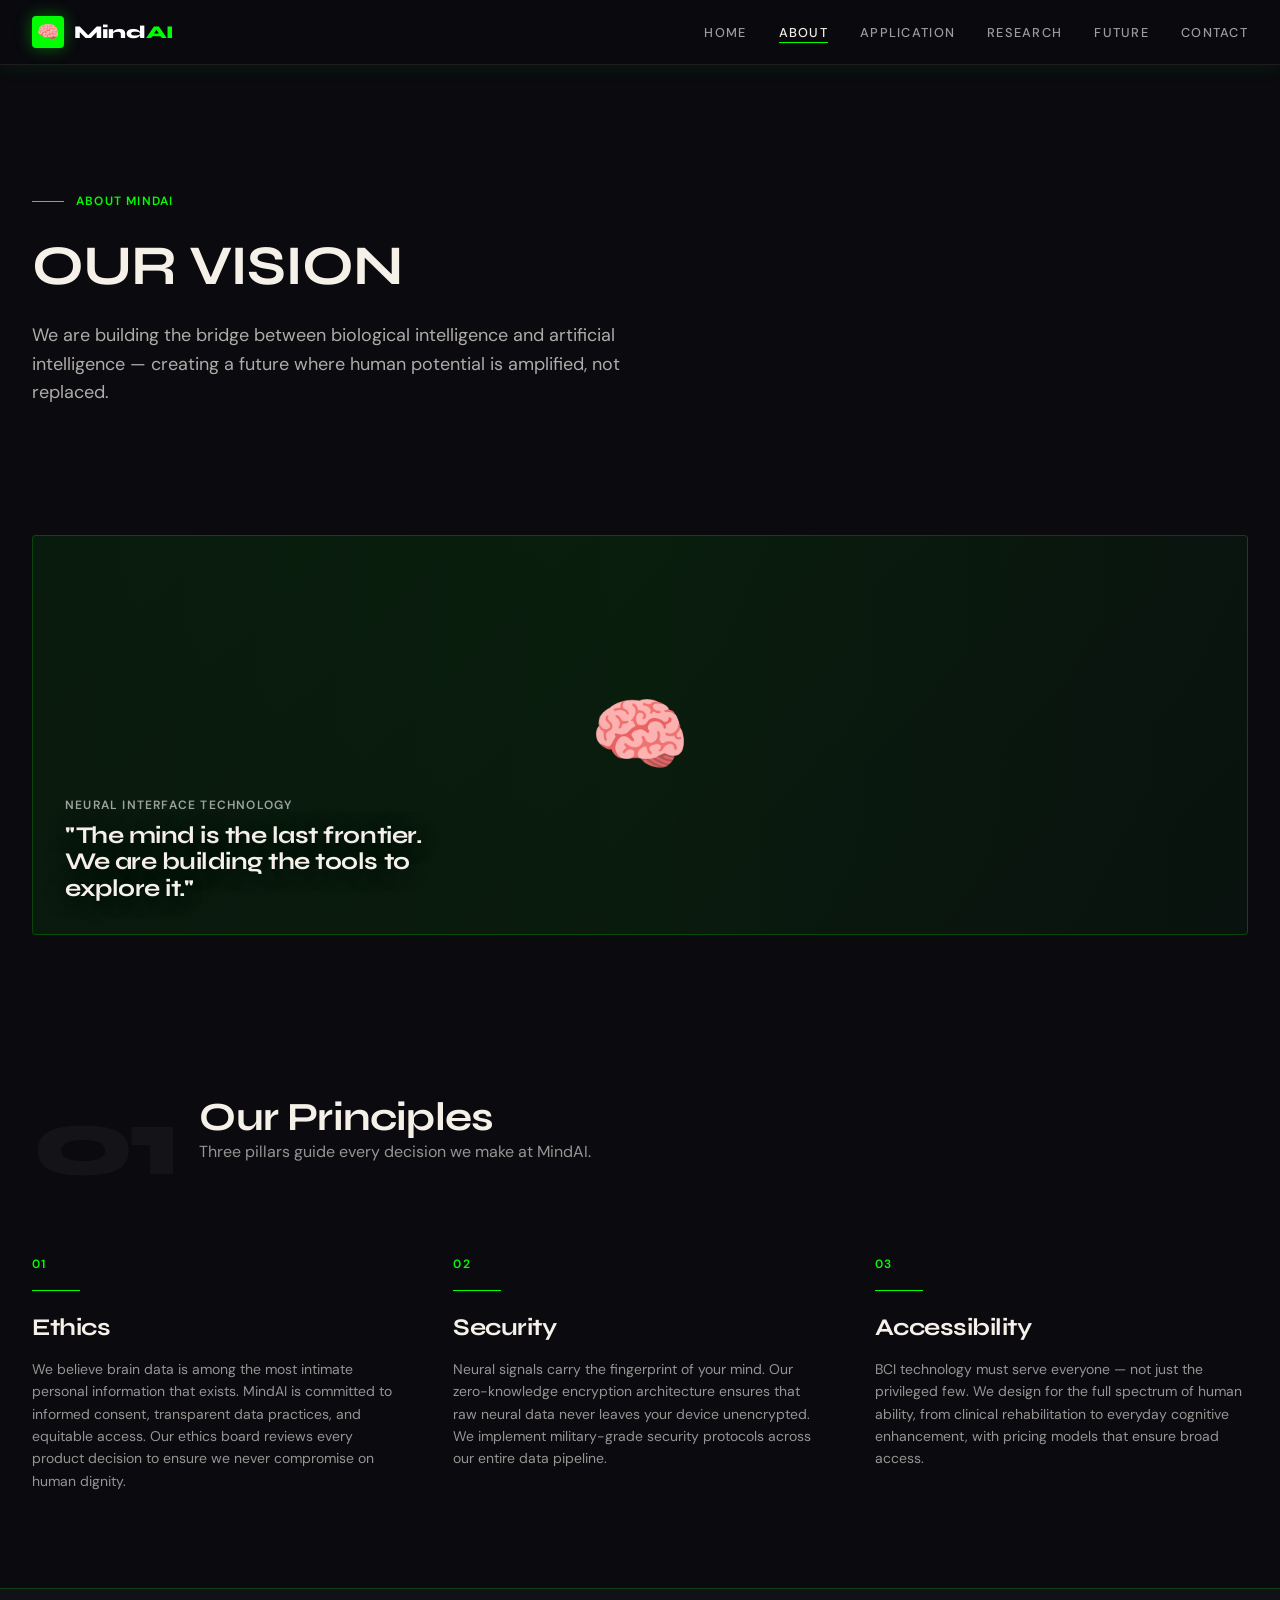
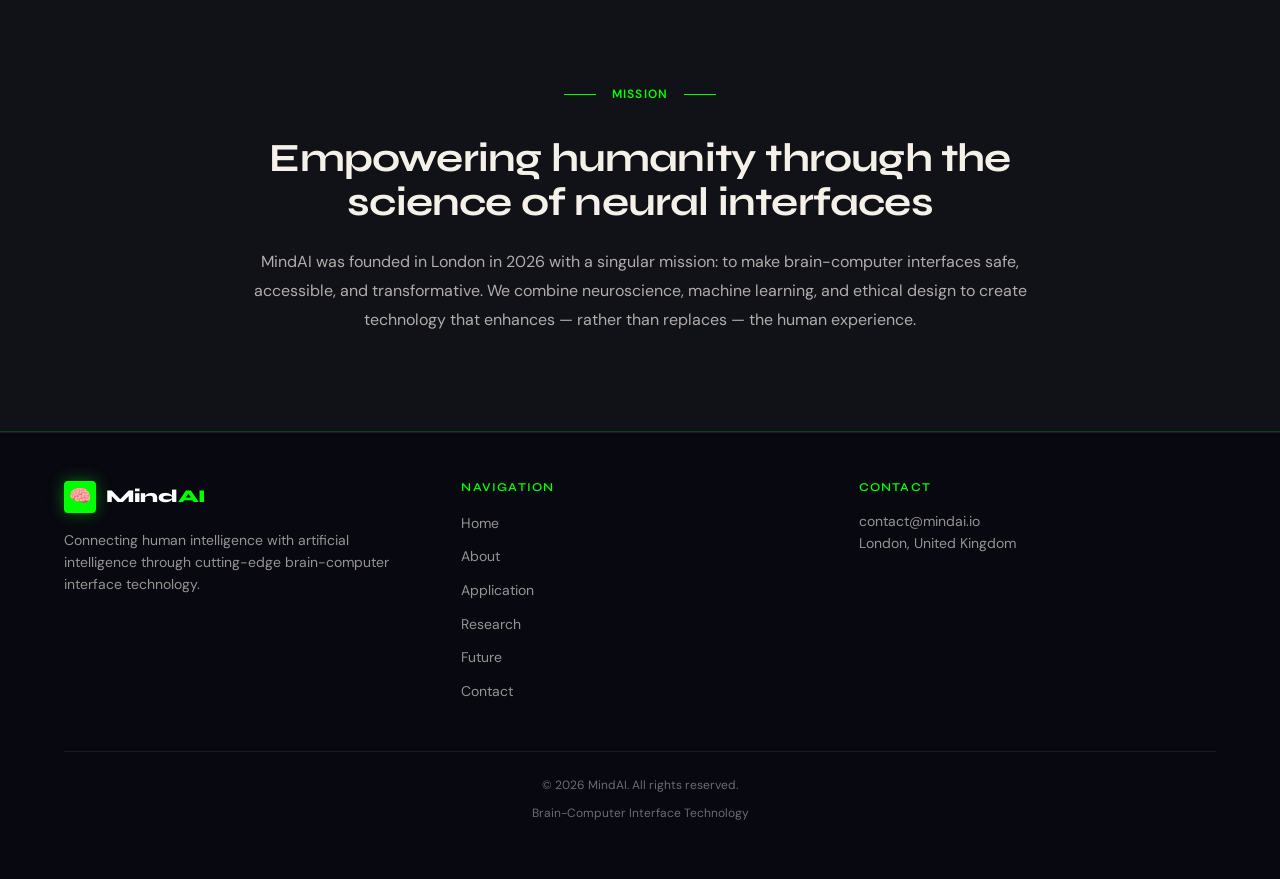
==== about.html @ e2acbb2c "first bci commit" ====
<!DOCTYPE html>
<html lang="en">
<head>
    <meta charset="UTF-8">
    <meta name="viewport" content="width=device-width, initial-scale=1.0">
    <title>MindAI - About</title> 
    <link href="https://fonts.googleapis.com/css2?family=Syne:wght@400;500;600;700;800&family=DM+Sans:ital,opsz,wght@0,9..40,300;0,9..40,400;0,9..40,500;0,9..40,600&display=swap" rel="stylesheet">
    <link rel="stylesheet" href="/css/shared.css">
    <link rel="stylesheet" href="/css/about.css">
</head>
<body>
    <!-- Navigation -->
    <nav>
        <a href="index.html" class="logo">
            <div class="logo-icon">🧠</div>
            <div class="logo-text">Mind<span class="green">AI</span></div>
        </a>
        <ul class="nav-links">
            <li><a href="index.html">Home</a></li>
            <li><a href="about.html" class="active">About</a></li>
            <li><a href="application.html">Application</a></li>
            <li><a href="research.html">Research</a></li>
            <li><a href="future.html">Future</a></li>
            <li><a href="contact.html">Contact</a></li>
        </ul>
    </nav>

    <!-- Page Header -->
    <section class="page-header">
        <div class="container">
            <div class="page-header-label">
                <div class="page-header-label-line"></div>
                <span class="page-header-label-text">About MindAI</span>
            </div>
            <h1>OUR VISION</h1>
            <p>We are building the bridge between biological intelligence and artificial intelligence — creating a future where human potential is amplified, not replaced.</p>
        </div>
    </section>

    <!-- Vision Image -->
    <section class="vision-section">
        <div class="container">
            <div class="vision-image">
                🧠
                <div class="vision-overlay">
                    <p>Neural Interface Technology</p>
                    <h3>"The mind is the last frontier. We are building the tools to explore it."</h3>
                </div>
            </div>
        </div>
    </section>

    <!-- Principles Section -->
    <section class="principles-section">
        <div class="container">
            <div style="display: flex; align-items: flex-start; gap: 1.5rem; margin-bottom: 4rem;">
                <span class="section-number">01</span>
                <div>
                    <h2>Our Principles</h2>
                    <p style="font-size: 1rem; color: rgba(245, 240, 232, 0.6); max-width: 500px;">Three pillars guide every decision we make at MindAI.</p>
                </div>
            </div>

            <div class="principles-grid">
                <div class="principle-item">
                    <div class="principle-number">01</div>
                    <div class="principle-item-line"></div>
                    <h3>Ethics</h3>
                    <p>We believe brain data is among the most intimate personal information that exists. MindAI is committed to informed consent, transparent data practices, and equitable access. Our ethics board reviews every product decision to ensure we never compromise on human dignity.</p>
                </div>
                <div class="principle-item">
                    <div class="principle-number">02</div>
                    <div class="principle-item-line"></div>
                    <h3>Security</h3>
                    <p>Neural signals carry the fingerprint of your mind. Our zero-knowledge encryption architecture ensures that raw neural data never leaves your device unencrypted. We implement military-grade security protocols across our entire data pipeline.</p>
                </div>
                <div class="principle-item">
                    <div class="principle-number">03</div>
                    <div class="principle-item-line"></div>
                    <h3>Accessibility</h3>
                    <p>BCI technology must serve everyone — not just the privileged few. We design for the full spectrum of human ability, from clinical rehabilitation to everyday cognitive enhancement, with pricing models that ensure broad access.</p>
                </div>
            </div>
        </div>
    </section>

    <!-- Mission Section -->
    <section class="mission-section">
        <div class="container">
            <div class="mission-content">
                <div class="mission-label">
                    <div class="mission-label-line"></div>
                    <span class="mission-label-text">Mission</span>
                    <div class="mission-label-line"></div>
                </div>
                <h2>Empowering humanity through the science of neural interfaces</h2>
                <p>MindAI was founded in London in 2026 with a singular mission: to make brain-computer interfaces safe, accessible, and transformative. We combine neuroscience, machine learning, and ethical design to create technology that enhances — rather than replaces — the human experience.</p>
            </div>
        </div>
    </section>

    <!-- Footer -->
    <footer>
        <div class="container">
            <div class="footer-content">
                <div class="footer-section">
                    <div style="display: flex; align-items: center; gap: 0.625rem; margin-bottom: 1rem;">
                        <div class="logo-icon">🧠</div>
                        <div class="logo-text">Mind<span class="green">AI</span></div>
                    </div>
                    <p>Connecting human intelligence with artificial intelligence through cutting-edge brain-computer interface technology.</p>
                </div>
                <div class="footer-section">
                    <h4>Navigation</h4>
                    <ul>
                        <li><a href="index.html">Home</a></li>
                        <li><a href="about.html">About</a></li>
                        <li><a href="application.html">Application</a></li>
                        <li><a href="research.html">Research</a></li>
                        <li><a href="future.html">Future</a></li>
                        <li><a href="contact.html">Contact</a></li>
                    </ul>
                </div>
                <div class="footer-section">
                    <h4>Contact</h4>
                    <p>contact@mindai.io</p>
                    <p>London, United Kingdom</p>
                </div>
            </div>
            <div class="footer-bottom">
                <p>© 2026 MindAI. All rights reserved.</p>
                <p>Brain-Computer Interface Technology</p>
            </div>
        </div>
    </footer>


</body>
</html>
---- css/shared.css ----
/* 
 * MindAI BCI — Shared Stylesheet
 * Common styles: Navigation, Footer, Typography, Colors, Animations
 * Color scheme: Green (#00ff00) & Black
 */

* {
    margin: 0;
    padding: 0;
    box-sizing: border-box;
}

html {
    scroll-behavior: smooth;
}

body {
    font-family: 'DM Sans', 'Arial', sans-serif;
    background: #0a0a0f;
    color: #f5f0e8;
    line-height: 1.6;
    overflow-x: hidden;
}

/* Typography */
h1, h2, h3, h4, h5, h6 {
    font-family: 'Syne', 'Arial Black', sans-serif;
    font-weight: 700;
    letter-spacing: -0.02em;
    line-height: 1.1;
}

h1 { font-size: 3.5rem; }
h2 { font-size: 2.5rem; }
h3 { font-size: 1.5rem; }

/* Navigation */
nav {
    position: fixed;
    top: 0;
    left: 0;
    right: 0;
    z-index: 100;
    background: rgba(10, 10, 15, 0.95);
    backdrop-filter: blur(12px);
    border-bottom: 1px solid rgba(255, 255, 255, 0.08);
    padding: 1rem 2rem;
    display: flex;
    justify-content: space-between;
    align-items: center;
    box-shadow: 0 0 20px rgba(0, 255, 0, 0.1);
}

.logo {
    display: flex;
    align-items: center;
    gap: 0.625rem;
    text-decoration: none;
    transition: all 0.3s ease;
}

.logo:hover {
    transform: scale(1.05);
}

.logo-icon {
    width: 2rem;
    height: 2rem;
    background: #00ff00;
    border-radius: 0.25rem;
    display: flex;
    align-items: center;
    justify-content: center;
    font-size: 1.125rem;
    color: #000;
    box-shadow: 0 0 16px rgba(0, 255, 0, 0.4);
}

.logo-text {
    font-family: 'Syne', sans-serif;
    font-size: 1.125rem;
    font-weight: 800;
    letter-spacing: -0.02em;
    color: #fff;
}

.logo-text .green {
    color: #00ff00;
}

.nav-links {
    display: flex;
    gap: 2rem;
    list-style: none;
}

.nav-links a {
    font-size: 0.8rem;
    font-weight: 500;
    letter-spacing: 0.1em;
    text-transform: uppercase;
    color: rgba(255, 255, 255, 0.6);
    text-decoration: none;
    transition: all 0.2s ease;
    position: relative;
}

.nav-links a::after {
    content: '';
    position: absolute;
    bottom: -2px;
    left: 0;
    width: 0;
    height: 1px;
    background: #00ff00;
    transition: width 0.3s ease;
}

.nav-links a:hover,
.nav-links a.active {
    color: #f5f0e8;
}

.nav-links a:hover::after,
.nav-links a.active::after {
    width: 100%;
}

/* Container */
.container {
    width: 100%;
    margin: 0 auto;
    padding: 0 2rem;
    max-width: 1280px;
}

@media (max-width: 1024px) {
    .container {
        padding: 0 1.5rem;
    }
}

@media (max-width: 640px) {
    .container {
        padding: 0 1rem;
    }
}

/* Utilities */
.section-number {
    font-family: 'Syne', sans-serif;
    font-size: 6rem;
    font-weight: 800;
    color: rgba(255, 255, 255, 0.04);
    line-height: 1;
    letter-spacing: -0.05em;
    pointer-events: none;
    user-select: none;
}

.thin-rule {
    width: 2rem;
    height: 1px;
    background: #00ff00;
}

.btn-signal {
    position: relative;
    overflow: hidden;
    background: transparent;
    border: 1px solid #00ff00;
    color: #f5f0e8;
    font-family: 'Syne', sans-serif;
    font-weight: 600;
    letter-spacing: 0.08em;
    text-transform: uppercase;
    font-size: 0.75rem;
    padding: 0.75rem 2rem;
    cursor: pointer;
    transition: all 0.3s ease;
}

.btn-signal::before {
    content: '';
    position: absolute;
    inset: 0;
    background: #00ff00;
    transform: scaleX(0);
    transform-origin: left;
    transition: transform 0.3s ease;
    z-index: -1;
}

.btn-signal:hover::before {
    transform: scaleX(1);
}

.btn-signal:hover {
    color: #000;
    box-shadow: 0 0 20px rgba(0, 255, 0, 0.4);
}

/* Card Lift */
.card-lift {
    transition: transform 0.3s ease, box-shadow 0.3s ease;
}

.card-lift:hover {
    transform: translateY(-4px);
    box-shadow: 0 20px 40px rgba(0, 0, 0, 0.4);
}

/* Animations */
@keyframes fadeUp {
    from {
        opacity: 0;
        transform: translateY(24px);
    }
    to {
        opacity: 1;
        transform: translateY(0);
    }
}

@keyframes glow {
    0%, 100% { text-shadow: 0 0 10px rgba(0, 255, 0, 0.3); }
    50% { text-shadow: 0 0 30px rgba(0, 255, 0, 0.6); }
}

.fade-up {
    animation: fadeUp 0.6s ease-out forwards;
}

.fade-up-delay-1 { animation-delay: 0.1s; opacity: 0; }
.fade-up-delay-2 { animation-delay: 0.2s; opacity: 0; }
.fade-up-delay-3 { animation-delay: 0.3s; opacity: 0; }

.glow {
    animation: glow 2s ease-in-out infinite;
}

/* Footer */
footer {
    background: #080810;
    border-top: 1px solid rgba(255, 255, 255, 0.08);
    padding: 3rem 2rem;
}

.footer-content {
    display: grid;
    grid-template-columns: repeat(auto-fit, minmax(250px, 1fr));
    gap: 2.5rem;
    margin-bottom: 2.5rem;
}

.footer-section h4 {
    font-size: 0.75rem;
    font-weight: 600;
    letter-spacing: 0.1em;
    text-transform: uppercase;
    color: #00ff00;
    margin-bottom: 1rem;
}

.footer-section p,
.footer-section a {
    font-size: 0.875rem;
    color: rgba(245, 240, 232, 0.6);
    text-decoration: none;
    transition: color 0.2s ease;
}

.footer-section a:hover {
    color: #00ff00;
}

.footer-section ul {
    list-style: none;
}

.footer-section li {
    margin-bottom: 0.5rem;
}

.footer-bottom {
    text-align: center;
    padding-top: 1.5rem;
    border-top: 1px solid rgba(255, 255, 255, 0.08);
    font-size: 0.75rem;
    color: rgba(255, 255, 255, 0.4);
}

.footer-bottom p {
    margin-bottom: 0.5rem;
}

/* Page Header Common */
.page-header {
    padding: 8rem 0 4rem;
    margin-top: 4rem;
}

.page-header-label {
    display: flex;
    align-items: center;
    gap: 0.75rem;
    margin-bottom: 1.5rem;
}

.page-header-label-line {
    width: 2rem;
    height: 1px;
    background: #00ff00;
}

.page-header-label-text {
    font-size: 0.75rem;
    font-weight: 600;
    letter-spacing: 0.1em;
    text-transform: uppercase;
    color: #00ff00;
}

.page-header h1 {
    margin-bottom: 1.5rem;
}

.page-header p {
    font-size: 1.125rem;
    max-width: 600px;
    color: rgba(245, 240, 232, 0.7);
}

/* Responsive */
@media (max-width: 768px) {
    nav {
        flex-direction: column;
        gap: 1rem;
        padding: 1rem;
    }

    .nav-links {
        gap: 1rem;
        font-size: 0.7rem;
    }

    h1 { font-size: 2.5rem; }
    h2 { font-size: 1.75rem; }
    h3 { font-size: 1.25rem; }

    .section-number {
        font-size: 4rem;
    }

    .page-header {
        padding: 6rem 0 2rem;
    }
}

@media (max-width: 480px) {
    body {
        font-size: 14px;
    }

    h1 { font-size: 1.75rem; }
    h2 { font-size: 1.25rem; }
    h3 { font-size: 1rem; }

    nav {
        padding: 0.75rem;
    }

    .nav-links {
        gap: 0.5rem;
        font-size: 0.65rem;
    }

    .container {
        padding: 0 0.75rem;
    }
}
---- css/about.css ----
/* 
 * About Page — MindAI BCI
 * Sections: Vision image, Three principles, Mission statement
 */

.vision-section {
    padding: 4rem 0;
}

.vision-image {
    width: 100%;
    height: 400px;
    background: linear-gradient(135deg, rgba(0, 255, 0, 0.1), rgba(0, 255, 0, 0.05));
    border-radius: 0.25rem;
    display: flex;
    align-items: center;
    justify-content: center;
    font-size: 5rem;
    position: relative;
    border: 1px solid rgba(0, 255, 0, 0.2);
    overflow: hidden;
}

.vision-image::after {
    content: '';
    position: absolute;
    inset: 0;
    background: linear-gradient(to right, rgba(10, 10, 15, 0.3), transparent 50%, rgba(10, 10, 15, 0.3));
}

.vision-overlay {
    position: absolute;
    bottom: 2rem;
    left: 2rem;
    z-index: 2;
}

.vision-overlay p {
    font-size: 0.75rem;
    font-weight: 600;
    letter-spacing: 0.1em;
    text-transform: uppercase;
    color: rgba(255, 255, 255, 0.6);
    margin-bottom: 0.5rem;
}

.vision-overlay h3 {
    font-size: 1.5rem;
    color: #f5f0e8;
    max-width: 400px;
    text-shadow: 0 2px 20px rgba(0, 0, 0, 0.8);
}

.principles-section {
    padding: 6rem 0;
}

.principles-grid {
    display: grid;
    grid-template-columns: repeat(auto-fit, minmax(300px, 1fr));
    gap: 3rem;
}

.principle-item {
    position: relative;
}

.principle-number {
    font-size: 0.75rem;
    font-weight: 600;
    letter-spacing: 0.1em;
    text-transform: uppercase;
    color: #00ff00;
    margin-bottom: 1rem;
}

.principle-item-line {
    width: 3rem;
    height: 1px;
    background: #00ff00;
    margin-bottom: 1.5rem;
}

.principle-item h3 {
    margin-bottom: 1rem;
    color: #f5f0e8;
}

.principle-item p {
    font-size: 0.875rem;
    color: rgba(245, 240, 232, 0.6);
    line-height: 1.6;
}

.mission-section {
    padding: 6rem 0;
    background: rgba(25, 25, 35, 0.5);
    border-top: 1px solid rgba(0, 255, 0, 0.2);
    border-bottom: 1px solid rgba(0, 255, 0, 0.2);
    margin: 0 -2rem;
    padding-left: 2rem;
    padding-right: 2rem;
}

.mission-content {
    max-width: 800px;
    margin: 0 auto;
    text-align: center;
}

.mission-label {
    display: flex;
    align-items: center;
    justify-content: center;
    gap: 1rem;
    margin-bottom: 2rem;
}

.mission-label-line {
    width: 2rem;
    height: 1px;
    background: #00ff00;
}

.mission-label-text {
    font-size: 0.75rem;
    font-weight: 600;
    letter-spacing: 0.1em;
    text-transform: uppercase;
    color: #00ff00;
}

.mission-content h2 {
    margin-bottom: 1.5rem;
}

.mission-content p {
    font-size: 1rem;
    color: rgba(245, 240, 232, 0.7);
    line-height: 1.8;
}

@media (max-width: 768px) {
    .vision-image {
        height: 250px;
        font-size: 3rem;
    }

    .principles-grid {
        gap: 2rem;
    }
}
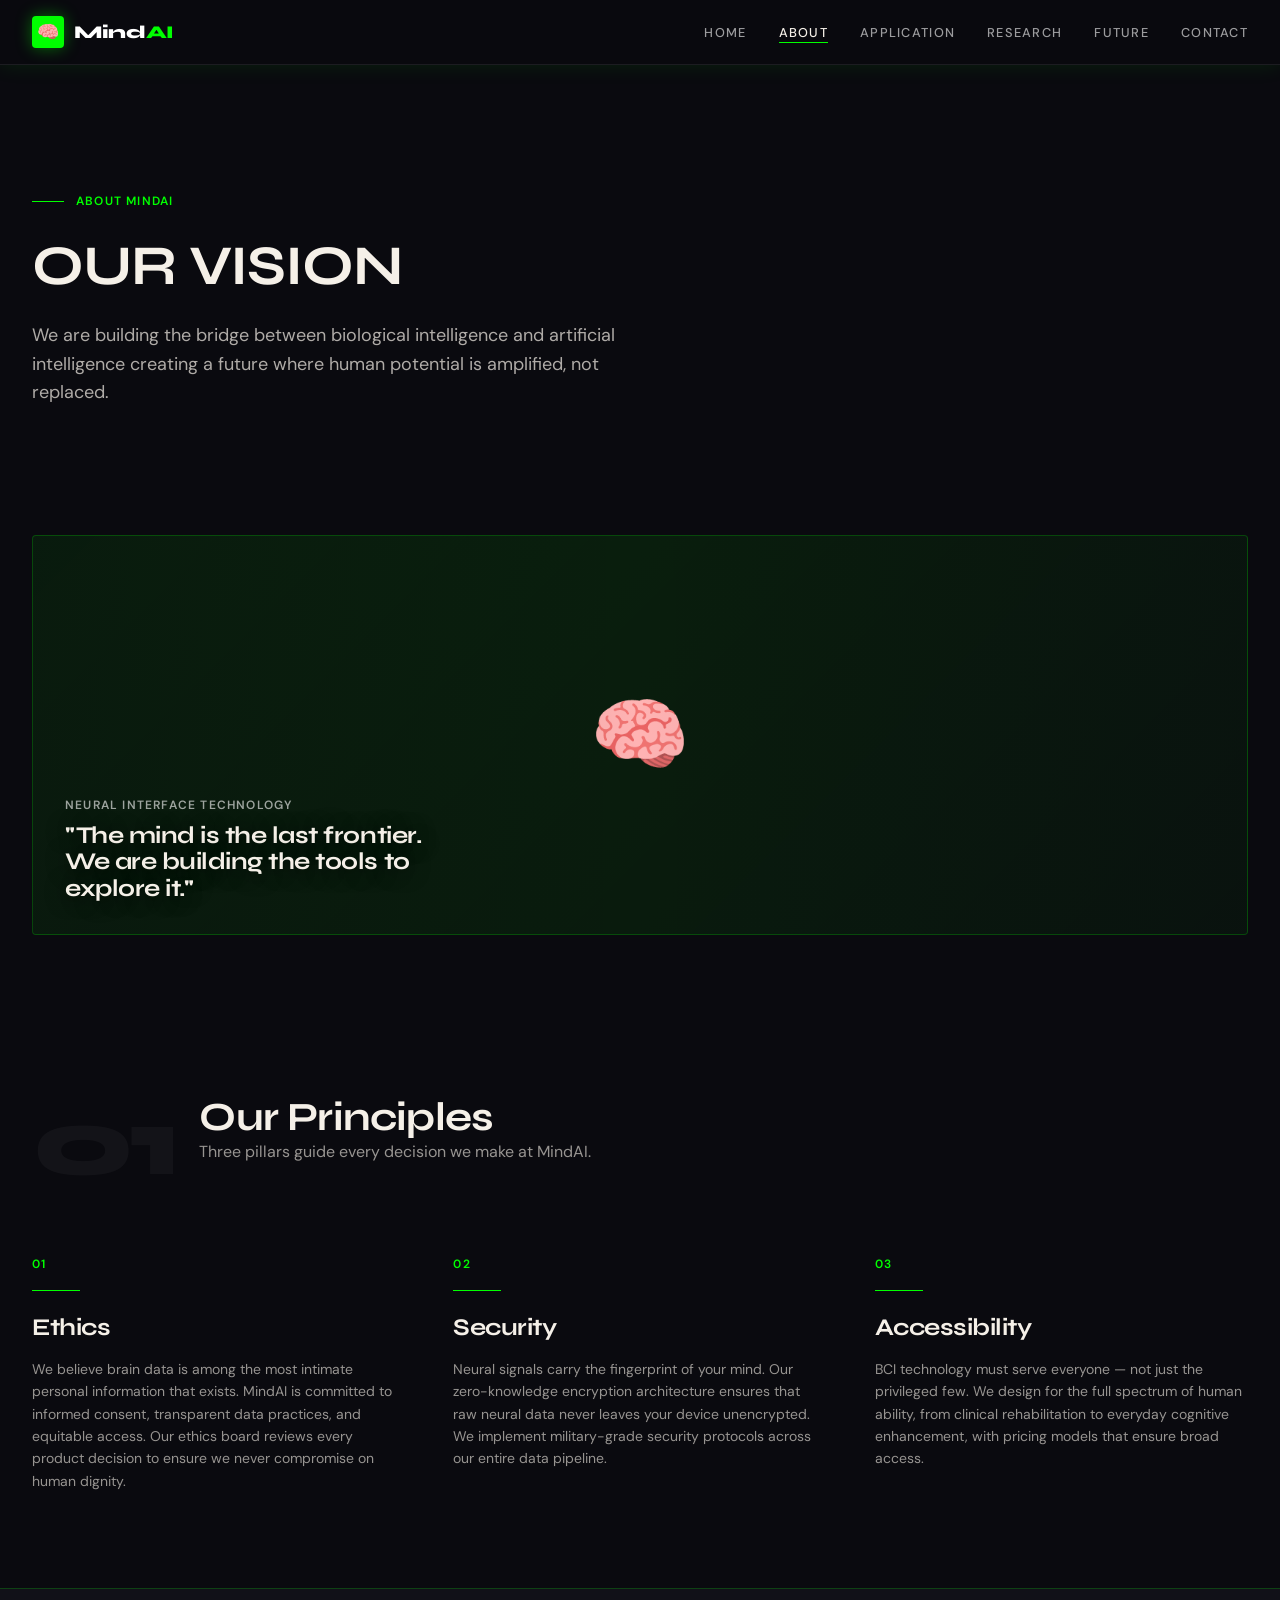
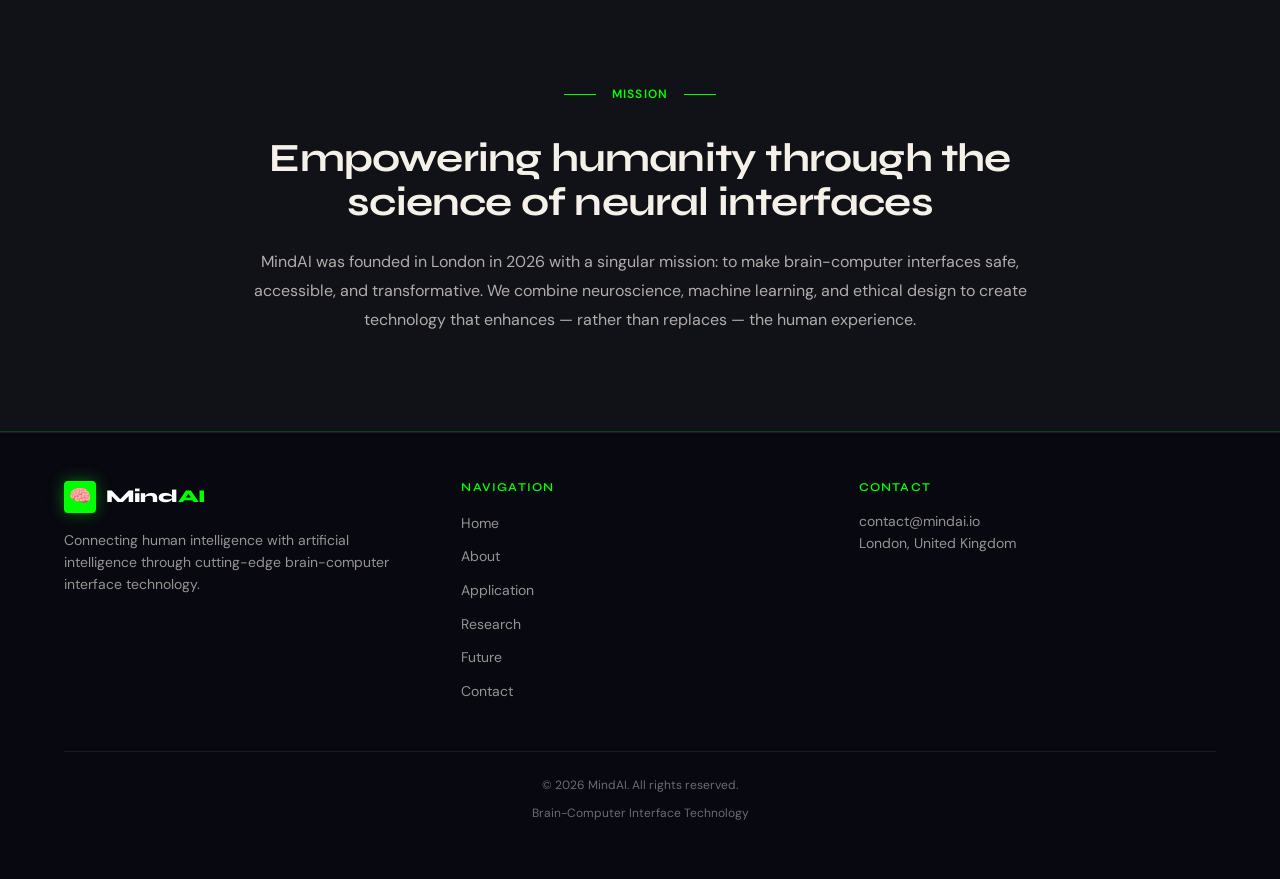
==== commit 77f78f58: "modification done" ====
--- a/about.html
+++ b/about.html
@@ -5,8 +5,8 @@
     <meta name="viewport" content="width=device-width, initial-scale=1.0">
     <title>MindAI - About</title> 
     <link href="https://fonts.googleapis.com/css2?family=Syne:wght@400;500;600;700;800&family=DM+Sans:ital,opsz,wght@0,9..40,300;0,9..40,400;0,9..40,500;0,9..40,600&display=swap" rel="stylesheet">
-    <link rel="stylesheet" href="/css/shared.css">
-    <link rel="stylesheet" href="/css/about.css">
+    <link rel="stylesheet" href="css/shared.css">
+    <link rel="stylesheet" href="css/about.css">
 </head>
 <body>
     <!-- Navigation -->
@@ -33,7 +33,7 @@
                 <span class="page-header-label-text">About MindAI</span>
             </div>
             <h1>OUR VISION</h1>
-            <p>We are building the bridge between biological intelligence and artificial intelligence — creating a future where human potential is amplified, not replaced.</p>
+            <p>We are building the bridge between biological intelligence and artificial intelligence creating a future where human potential is amplified, not replaced.</p>
         </div>
     </section>
 
